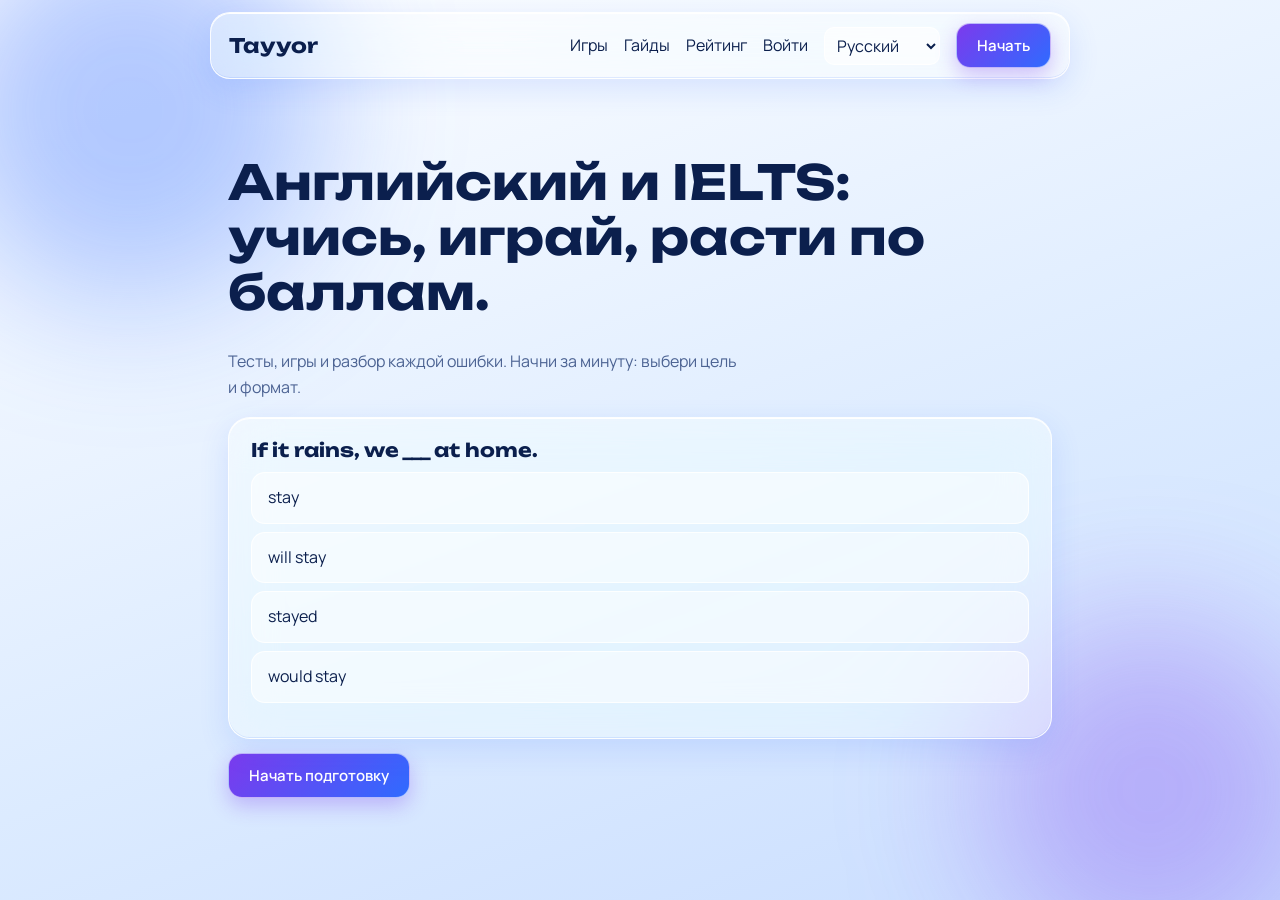
==== index.html @ 2c6c0fbc "Add files via upload" ====
<!doctype html><html lang="ru"><head><meta charset="utf-8"><meta name="viewport" content="width=device-width,initial-scale=1"><title>Exam prep</title><link href="https://fonts.googleapis.com/css2?family=Manrope:wght@400;600&family=Unbounded:wght@600&display=swap" rel="stylesheet"><link rel="stylesheet" href="style.css"></head><body><main><section class="hero"><h1 data-i="h1"></h1><p data-i="p"></p><div class="card" id="q"></div><a class="btn" href="start.html" data-i="begin"></a></section></main>
<script src="app.js"></script><script>
const q=BANK.english.q[2],box=document.getElementById("q");
box.innerHTML="<h3>"+q.t+"</h3>"+q.o.map((o,i)=>'<button class="opt" data-n="'+i+'">'+o+"</button>").join("")+'<p id="r" class="tag" aria-live="polite"></p>';
box.onclick=e=>{const b=e.target.closest(".opt");if(!b)return;const i=+b.dataset.n;box.querySelectorAll(".opt").forEach((x,j)=>{x.classList.toggle("ok",j===q.a);if(j===i&&i!==q.a)x.classList.add("bad")});r.textContent=t(i===q.a?"ok":"no")+" "+q.e};
</script></body></html>
---- style.css ----
:root{--bg1:#FFFFFF;--bg2:#DCEBFF;--ink:#0B1F4D;--mut:#4C6393;--blue:#2F6BFF;--vio:#7C3AED;--ok:#12906A;--bad:#D63E5C;
--glass:rgba(255,255,255,.42);--edge:rgba(255,255,255,.85)}
*{box-sizing:border-box}html{background:linear-gradient(160deg,var(--bg1),var(--bg2) 60%,#C9DDFF);min-height:100%;background-attachment:fixed}
body{margin:0;color:var(--ink);font:16px/1.6 Manrope,system-ui,sans-serif;min-height:100vh}
.orb{position:fixed;border-radius:50%;filter:blur(70px);z-index:-1;pointer-events:none}
.o1{width:380px;height:380px;background:rgba(47,107,255,.35);top:-80px;inset-inline-start:-60px}
.o2{width:340px;height:340px;background:rgba(124,58,237,.30);bottom:-60px;inset-inline-end:-40px}
h1,h2,h3{font-family:Unbounded,Manrope,sans-serif;line-height:1.15;margin:0 0 .6em}
main{max-width:860px;margin:0 auto;padding:24px 18px 64px}a{color:var(--vio)}
.glass,header div,.card{background:var(--glass);backdrop-filter:blur(24px) saturate(180%);-webkit-backdrop-filter:blur(24px) saturate(180%);
border:1px solid var(--edge);box-shadow:inset 0 1px 0 #fff,inset 0 -1px 0 rgba(47,107,255,.12),0 10px 30px rgba(47,107,255,.14)}
header{position:sticky;top:0;z-index:5;padding:12px 14px}
header div{max-width:860px;margin:0 auto;padding:10px 18px;border-radius:20px;display:flex;gap:16px;align-items:center;flex-wrap:wrap}
header b{font-family:Unbounded,sans-serif;margin-inline-end:auto}header a{text-decoration:none;color:var(--ink)}header a:hover{color:var(--vio)}
select{border:1px solid var(--edge);background:rgba(255,255,255,.6);border-radius:10px;padding:6px 8px;font:inherit;color:var(--ink)}
.hero{padding:40px 0 24px}.hero h1{font-size:clamp(28px,6vw,48px)}.hero p{max-width:52ch;color:var(--mut)}
.card{position:relative;overflow:hidden;border-radius:22px;padding:22px;margin:14px 0;transition:transform .35s cubic-bezier(.2,.8,.2,1),box-shadow .35s}
.card::before{content:"";position:absolute;inset:0;pointer-events:none;opacity:0;transition:opacity .3s;background:radial-gradient(260px circle at var(--mx,50%) var(--my,50%),rgba(124,58,237,.22),rgba(47,107,255,.10) 45%,transparent 70%)}
.card:hover{transform:translateY(-5px) scale(1.012);box-shadow:inset 0 1px 0 #fff,0 18px 44px rgba(124,58,237,.22)}.card:hover::before{opacity:1}
.btn{display:inline-block;border:1px solid rgba(255,255,255,.6);border-radius:14px;background:linear-gradient(135deg,var(--vio),var(--blue));color:#fff;padding:11px 20px;font:600 15px Manrope,sans-serif;cursor:pointer;text-decoration:none;box-shadow:0 8px 20px rgba(124,58,237,.3);transition:transform .2s}
.btn:hover{transform:translateY(-2px)}.btn.ghost{background:var(--glass);color:var(--ink);box-shadow:none}
.btn:focus-visible,.opt:focus-visible,select:focus-visible,input:focus-visible{outline:3px solid var(--vio);outline-offset:2px}
.opt{display:block;width:100%;text-align:start;margin:8px 0;padding:12px 16px;border:1px solid var(--edge);border-radius:14px;background:rgba(255,255,255,.5);color:var(--ink);font:inherit;cursor:pointer;transition:transform .2s,background .2s}
.opt:hover{transform:translateX(4px);background:rgba(255,255,255,.8)}[dir=rtl] .opt:hover{transform:translateX(-4px)}
.opt.ok{border-color:var(--ok);background:rgba(18,144,106,.18)}.opt.bad{border-color:var(--bad);background:rgba(214,62,92,.16)}
.tag{font-size:13px;color:var(--mut)}table{width:100%;border-collapse:collapse}td,th{padding:10px 6px;border-bottom:1px solid rgba(47,107,255,.15);text-align:start}
input{padding:11px;border:1px solid var(--edge);border-radius:12px;font:inherit;background:rgba(255,255,255,.6);color:var(--ink)}
@media(prefers-reduced-motion:reduce){*{transition:none!important}.card:hover{transform:none}}

header .brand{margin-inline-end:auto}header .brand b{margin:0;font-size:20px}
.pick{display:block;text-decoration:none;color:#fff;border-radius:26px;padding:26px;margin:14px 0;border:1px solid var(--edge);box-shadow:inset 0 1px 0 rgba(255,255,255,.6),0 14px 34px rgba(47,107,255,.25);cursor:pointer;width:100%;text-align:start;font:inherit;transition:transform .35s cubic-bezier(.2,.8,.2,1)}
.pick:hover{transform:translateY(-5px) scale(1.012)}.pick h3{font-size:28px;margin:0 0 6px;color:#fff}.pick p{margin:0;opacity:.9}
.pv{background:linear-gradient(135deg,#8B4DF0,#6A3BE8)}.pb{background:linear-gradient(135deg,#2F6BFF,#1D4FD8)}
.row{display:grid;grid-template-columns:repeat(auto-fit,minmax(200px,1fr));gap:12px}.row .card{margin:0;cursor:pointer;text-align:center;font:600 16px Manrope,sans-serif;color:var(--ink)}
.bar{height:8px;border-radius:8px;background:rgba(47,107,255,.15);overflow:hidden;margin:10px 0}.bar i{display:block;height:100%;width:100%;background:linear-gradient(90deg,var(--vio),var(--blue));transform-origin:left}
details.card summary{cursor:pointer;font:600 18px Unbounded,sans-serif}
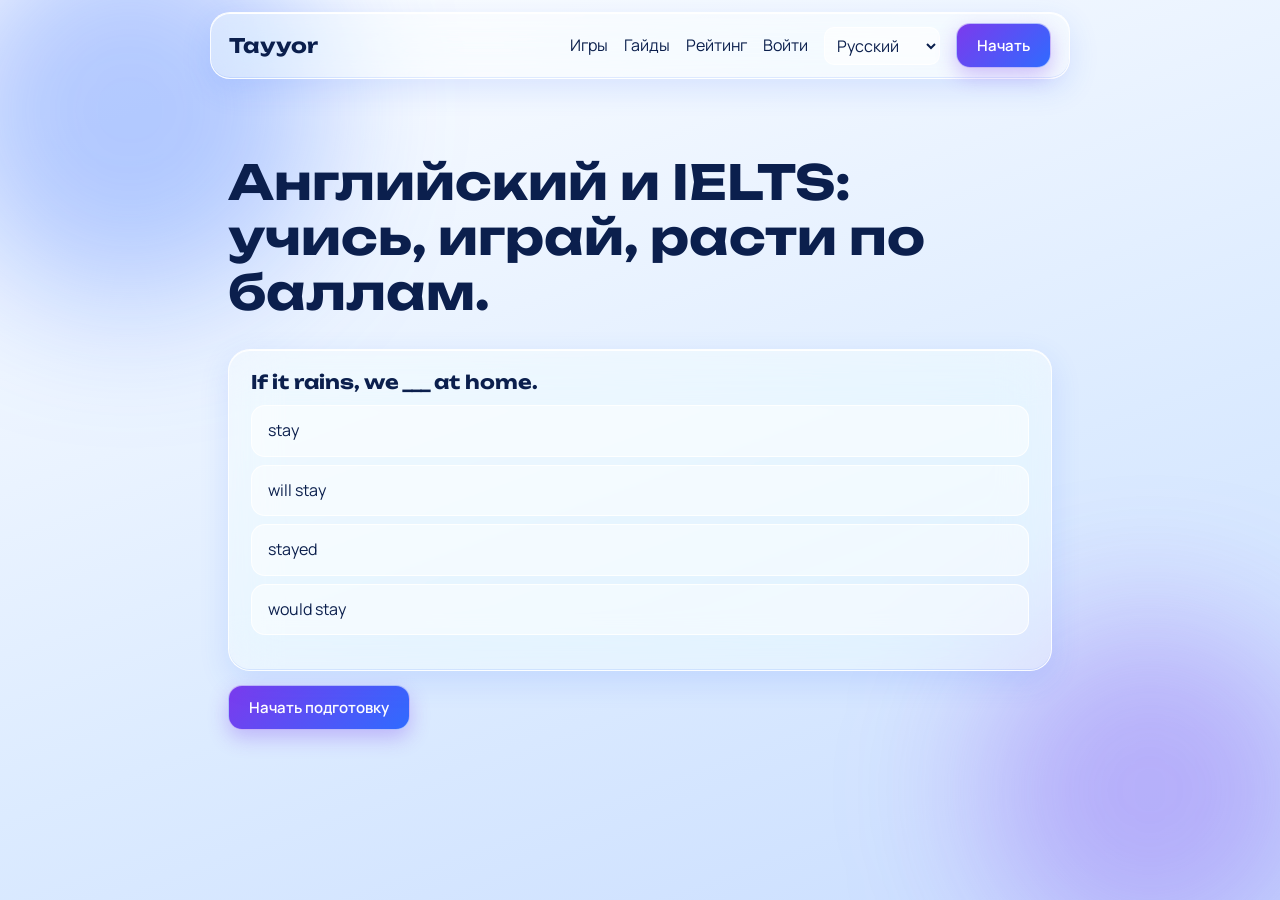
==== commit 6811ecce: "Add files via upload" ====
--- a/index.html
+++ b/index.html
@@ -1,5 +1,5 @@
-<!doctype html><html lang="ru"><head><meta charset="utf-8"><meta name="viewport" content="width=device-width,initial-scale=1"><title>Exam prep</title><link href="https://fonts.googleapis.com/css2?family=Manrope:wght@400;600&family=Unbounded:wght@600&display=swap" rel="stylesheet"><link rel="stylesheet" href="style.css"></head><body><main><section class="hero"><h1 data-i="h1"></h1><p data-i="p"></p><div class="card" id="q"></div><a class="btn" href="start.html" data-i="begin"></a></section></main>
-<script src="app.js"></script><script>
+<!doctype html><html lang="ru"><head><meta charset="utf-8"><meta name="viewport" content="width=device-width,initial-scale=1"><title>Exam prep</title><link href="https://fonts.googleapis.com/css2?family=Manrope:wght@400;600&family=Unbounded:wght@600&display=swap" rel="stylesheet"><link rel="stylesheet" href="style.css?v=3"></head><body><main><section class="hero"><h1 data-i="h1"></h1><div class="card" id="q"></div><a class="btn" href="start.html" data-i="begin"></a></section></main>
+<script src="app.js?v=3"></script><script>
 const q=BANK.english.q[2],box=document.getElementById("q");
 box.innerHTML="<h3>"+q.t+"</h3>"+q.o.map((o,i)=>'<button class="opt" data-n="'+i+'">'+o+"</button>").join("")+'<p id="r" class="tag" aria-live="polite"></p>';
 box.onclick=e=>{const b=e.target.closest(".opt");if(!b)return;const i=+b.dataset.n;box.querySelectorAll(".opt").forEach((x,j)=>{x.classList.toggle("ok",j===q.a);if(j===i&&i!==q.a)x.classList.add("bad")});r.textContent=t(i===q.a?"ok":"no")+" "+q.e};
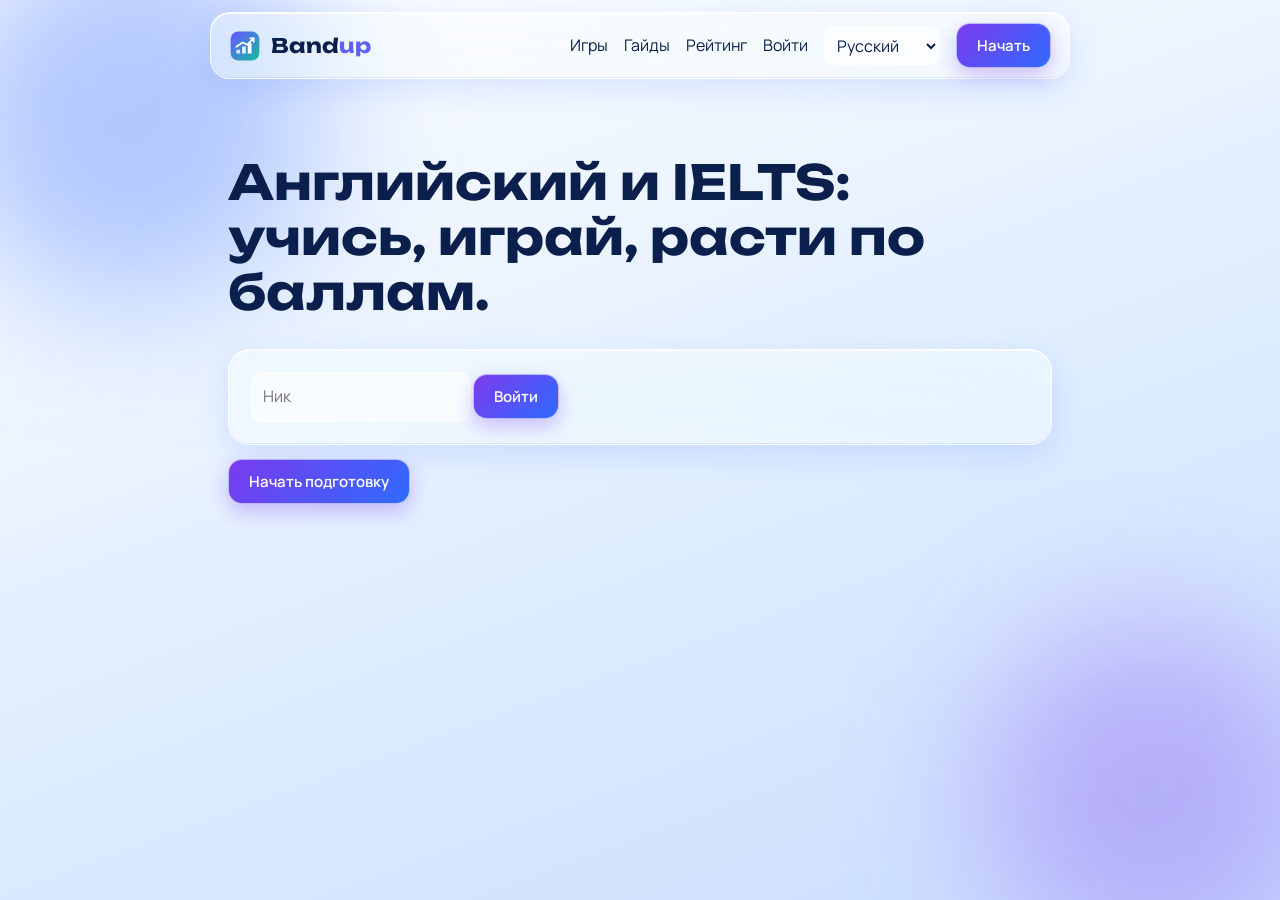
==== commit 3cb0c6fd: "Add files via upload" ====
--- a/index.html
+++ b/index.html
@@ -1,6 +1,9 @@
-<!doctype html><html lang="ru"><head><meta charset="utf-8"><meta name="viewport" content="width=device-width,initial-scale=1"><title>Exam prep</title><link href="https://fonts.googleapis.com/css2?family=Manrope:wght@400;600&family=Unbounded:wght@600&display=swap" rel="stylesheet"><link rel="stylesheet" href="style.css?v=3"></head><body><main><section class="hero"><h1 data-i="h1"></h1><div class="card" id="q"></div><a class="btn" href="start.html" data-i="begin"></a></section></main>
-<script src="app.js?v=3"></script><script>
-const q=BANK.english.q[2],box=document.getElementById("q");
-box.innerHTML="<h3>"+q.t+"</h3>"+q.o.map((o,i)=>'<button class="opt" data-n="'+i+'">'+o+"</button>").join("")+'<p id="r" class="tag" aria-live="polite"></p>';
-box.onclick=e=>{const b=e.target.closest(".opt");if(!b)return;const i=+b.dataset.n;box.querySelectorAll(".opt").forEach((x,j)=>{x.classList.toggle("ok",j===q.a);if(j===i&&i!==q.a)x.classList.add("bad")});r.textContent=t(i===q.a?"ok":"no")+" "+q.e};
-</script></body></html>
+<!doctype html><html lang="ru"><head><meta charset="utf-8"><meta name="viewport" content="width=device-width,initial-scale=1"><title>Bandup</title><link rel="icon" type="image/svg+xml" href="bandup-icon.svg"><link href="https://fonts.googleapis.com/css2?family=Manrope:wght@400;600&family=Unbounded:wght@600&display=swap" rel="stylesheet"><link rel="stylesheet" href="style.css?v=5"></head><body><main><section class="hero"><h1 data-i="h1"></h1><div class="card" id="lg2"></div><a class="btn" href="start.html" data-i="begin"></a></section></main><script src="i18n2.js?v=5"></script><script src="i18n3.js?v=5"></script><script src="app.js?v=5"></script><script>
+const esc=s=>String(s).replace(/[&<>"]/g,c=>({"&":"&amp;","<":"&lt;",">":"&gt;",'"':"&quot;"}[c]));
+function draw(){const u=me();lg2.innerHTML=(u?"<h3>"+t("q_hello",{n:esc(u.name)})+"</h3>":"")+'<input id="nn" maxlength="20"> <button class="btn" id="sv"></button>';
+nn.placeholder=t("q_nick");nn.value=u?u.name:"";sv.textContent=u?t("q_chg"):t("login")}
+lg2.onclick=e=>{if(e.target.id!=="sv")return;const v=nn.value.trim().slice(0,20);if(!v)return nn.focus();const u=me(),a=users();
+if(u&&u.name!==v&&a[u.name]!==undefined&&a[v]===undefined){a[v]=a[u.name];delete a[u.name];save("ep_users",a)}
+save("ep_user",{name:v});location.reload()};
+draw();
+</script></body></html>
--- a/style.css
+++ b/style.css
@@ -34,3 +34,8 @@
 .row{display:grid;grid-template-columns:repeat(auto-fit,minmax(200px,1fr));gap:12px}.row .card{margin:0;cursor:pointer;text-align:center;font:600 16px Manrope,sans-serif;color:var(--ink)}
 .bar{height:8px;border-radius:8px;background:rgba(47,107,255,.15);overflow:hidden;margin:10px 0}.bar i{display:block;height:100%;width:100%;background:linear-gradient(90deg,var(--vio),var(--blue));transform-origin:left}
 details.card summary{cursor:pointer;font:600 18px Unbounded,sans-serif}
+.chip{display:inline-block;padding:6px 14px;margin:4px;border-radius:999px;background:rgba(255,255,255,.6);border:1px solid var(--edge);font-size:14px}.bar i{transition:transform .4s}
+
+.brand{display:flex;align-items:center;gap:10px}.brand span{color:#5D61F6}.brand img{border-radius:9px}
+[dir=rtl] .bar i{transform-origin:right}.chips{min-height:46px;margin:8px 0;padding:4px 0;border-bottom:1px dashed rgba(47,107,255,.35)}
+button.chip{cursor:pointer;font:inherit;color:var(--ink)}hr{border:0;border-top:1px solid rgba(47,107,255,.2);margin:18px 0}ul{padding-inline-start:20px}
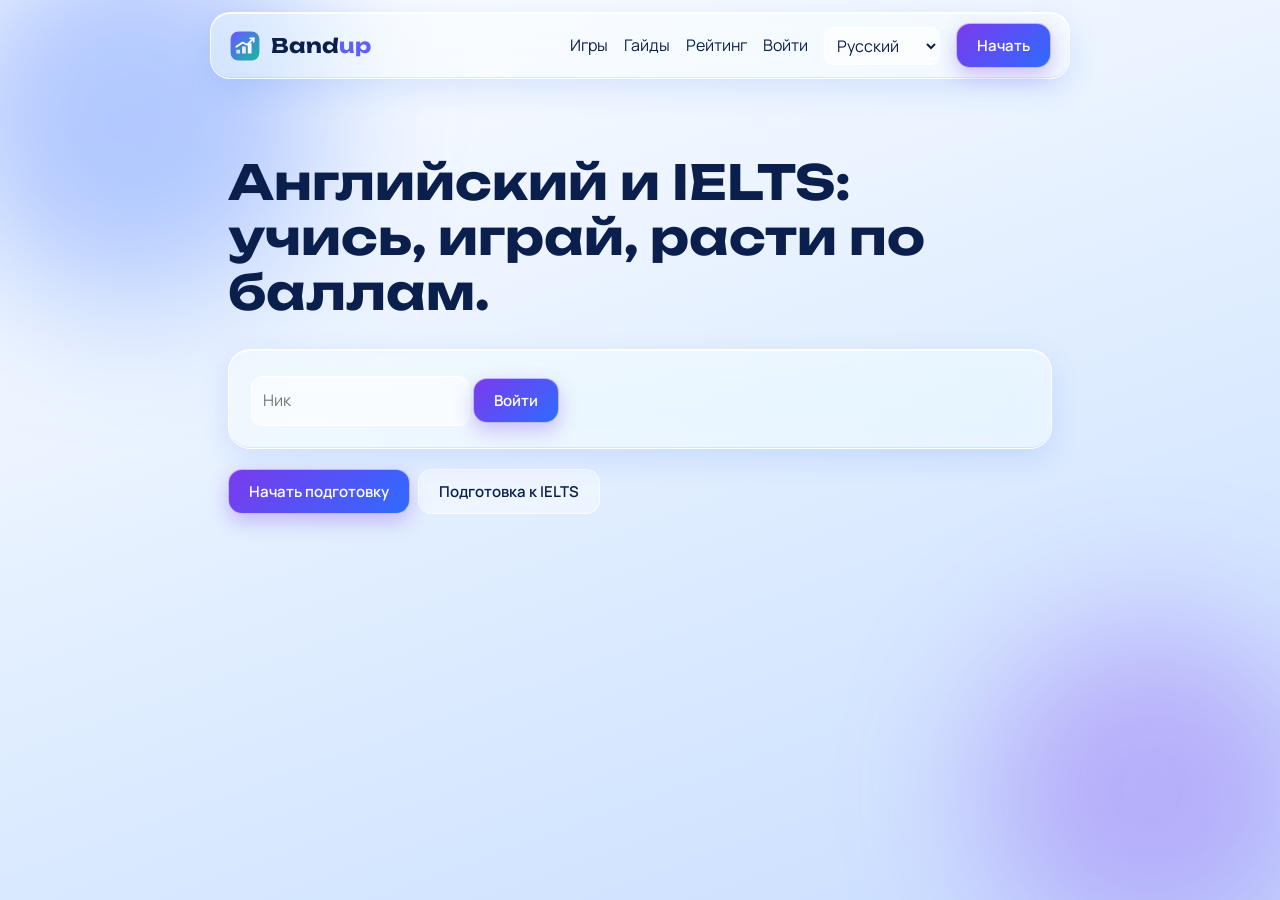
==== commit caea7e48: "Update lessons and profile pages" ====
--- a/index.html
+++ b/index.html
@@ -1,9 +1,9 @@
-<!doctype html><html lang="ru"><head><meta charset="utf-8"><meta name="viewport" content="width=device-width,initial-scale=1"><title>Bandup</title><link rel="icon" type="image/svg+xml" href="bandup-icon.svg"><link href="https://fonts.googleapis.com/css2?family=Manrope:wght@400;600&family=Unbounded:wght@600&display=swap" rel="stylesheet"><link rel="stylesheet" href="style.css?v=5"></head><body><main><section class="hero"><h1 data-i="h1"></h1><div class="card" id="lg2"></div><a class="btn" href="start.html" data-i="begin"></a></section></main><script src="i18n2.js?v=5"></script><script src="i18n3.js?v=5"></script><script src="app.js?v=5"></script><script>
+<!doctype html><html lang="ru"><head><meta charset="utf-8"><meta name="viewport" content="width=device-width,initial-scale=1"><title>Bandup</title><link rel="icon" type="image/svg+xml" href="bandup-icon.svg"><link href="https://fonts.googleapis.com/css2?family=Manrope:wght@400;600&family=Unbounded:wght@600&display=swap" rel="stylesheet"><link rel="stylesheet" href="style.css?v=6"></head><body><main><section class="hero"><h1 data-i="h1"></h1><div class="card" id="lg2"></div><a class="btn" href="start.html" data-i="begin"></a><a class="btn ghost" href="start.html?course=ielts" data-i="ieltsPrep"></a></section></main><script src="i18n2.js?v=5"></script><script src="i18n3.js?v=5"></script><script src="app.js?v=8"></script><script>
 const esc=s=>String(s).replace(/[&<>"]/g,c=>({"&":"&amp;","<":"&lt;",">":"&gt;",'"':"&quot;"}[c]));
 function draw(){const u=me();lg2.innerHTML=(u?"<h3>"+t("q_hello",{n:esc(u.name)})+"</h3>":"")+'<input id="nn" maxlength="20"> <button class="btn" id="sv"></button>';
 nn.placeholder=t("q_nick");nn.value=u?u.name:"";sv.textContent=u?t("q_chg"):t("login")}
 lg2.onclick=e=>{if(e.target.id!=="sv")return;const v=nn.value.trim().slice(0,20);if(!v)return nn.focus();const u=me(),a=users();
 if(u&&u.name!==v&&a[u.name]!==undefined&&a[v]===undefined){a[v]=a[u.name];delete a[u.name];save("ep_users",a)}
 save("ep_user",{name:v});location.reload()};
-draw();
-</script></body></html>+draw();const sf=ls("ep_flow_en",ls("ep_flow",null));if(sf&&sf.bank==="english"&&(sf.phase==="lesson"||sf.phase==="break"||(sf.phase==="plan"&&sf.d&&sf.d.o.length)))document.querySelector('[data-i="begin"]').textContent=t("continueb");
+</script></body></html>
--- a/style.css
+++ b/style.css
@@ -13,7 +13,8 @@
 header div{max-width:860px;margin:0 auto;padding:10px 18px;border-radius:20px;display:flex;gap:16px;align-items:center;flex-wrap:wrap}
 header b{font-family:Unbounded,sans-serif;margin-inline-end:auto}header a{text-decoration:none;color:var(--ink)}header a:hover{color:var(--vio)}
 select{border:1px solid var(--edge);background:rgba(255,255,255,.6);border-radius:10px;padding:6px 8px;font:inherit;color:var(--ink)}
-.hero{padding:40px 0 24px}.hero h1{font-size:clamp(28px,6vw,48px)}.hero p{max-width:52ch;color:var(--mut)}
+.hero{padding:40px 0 24px}.hero h1{font-size:clamp(28px,6vw,48px)}.hero p{max-width:52ch;color:var(--mut)}.hero .btn{margin:6px 8px 0 0}
+.game-link{display:block;text-decoration:none;color:var(--ink)}.game-link .btn{margin-top:10px}.runner-panel{border-radius:24px;padding:20px;background:linear-gradient(155deg,#101938,#19345a 60%,#165a72);color:#eef7ff;box-shadow:0 18px 44px rgba(11,31,77,.25)}.runner-hud{display:flex;justify-content:space-between;gap:12px;flex-wrap:wrap;font-weight:700}.runner-canvas{display:block;width:100%;height:auto;max-height:65vh;border-radius:18px;background:#132845;touch-action:none}.runner-controls{display:flex;gap:10px;justify-content:center;flex-wrap:wrap;margin-top:12px}.runner-controls button{min-width:72px}.runner-help{color:#d4e3f9}.runner-status{min-height:1.6em;color:#ffd166;font-weight:700}
 .card{position:relative;overflow:hidden;border-radius:22px;padding:22px;margin:14px 0;transition:transform .35s cubic-bezier(.2,.8,.2,1),box-shadow .35s}
 .card::before{content:"";position:absolute;inset:0;pointer-events:none;opacity:0;transition:opacity .3s;background:radial-gradient(260px circle at var(--mx,50%) var(--my,50%),rgba(124,58,237,.22),rgba(47,107,255,.10) 45%,transparent 70%)}
 .card:hover{transform:translateY(-5px) scale(1.012);box-shadow:inset 0 1px 0 #fff,0 18px 44px rgba(124,58,237,.22)}.card:hover::before{opacity:1}
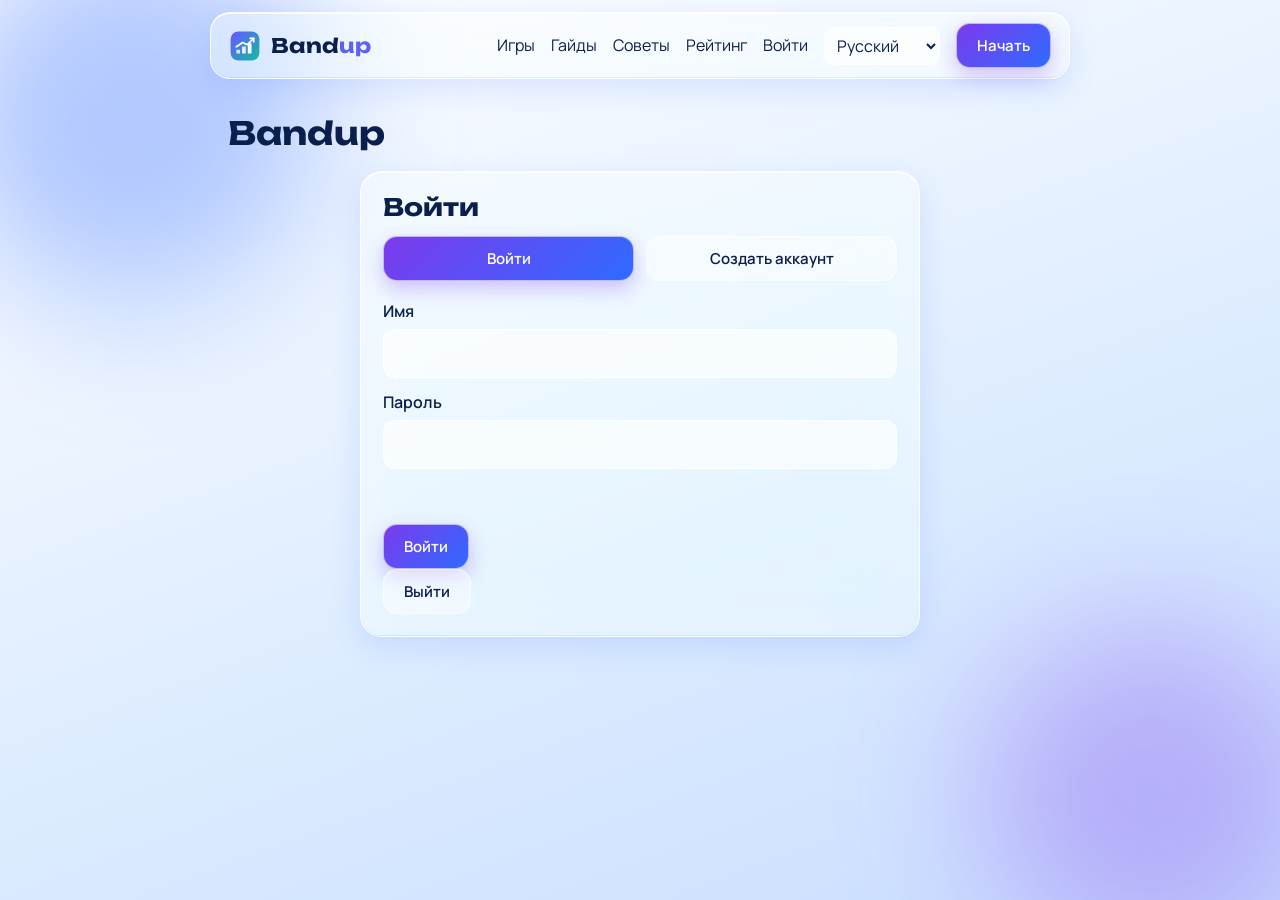
==== commit 579616c1: "Add BandUp accounts and shared progress" ====
--- a/index.html
+++ b/index.html
@@ -1,9 +1,7 @@
-<!doctype html><html lang="ru"><head><meta charset="utf-8"><meta name="viewport" content="width=device-width,initial-scale=1"><title>Bandup</title><link rel="icon" type="image/svg+xml" href="bandup-icon.svg"><link href="https://fonts.googleapis.com/css2?family=Manrope:wght@400;600&family=Unbounded:wght@600&display=swap" rel="stylesheet"><link rel="stylesheet" href="style.css?v=6"></head><body><main><section class="hero"><h1 data-i="h1"></h1><div class="card" id="lg2"></div><a class="btn" href="start.html" data-i="begin"></a><a class="btn ghost" href="start.html?course=ielts" data-i="ieltsPrep"></a></section></main><script src="i18n2.js?v=5"></script><script src="i18n3.js?v=5"></script><script src="app.js?v=8"></script><script>
-const esc=s=>String(s).replace(/[&<>"]/g,c=>({"&":"&amp;","<":"&lt;",">":"&gt;",'"':"&quot;"}[c]));
-function draw(){const u=me();lg2.innerHTML=(u?"<h3>"+t("q_hello",{n:esc(u.name)})+"</h3>":"")+'<input id="nn" maxlength="20"> <button class="btn" id="sv"></button>';
-nn.placeholder=t("q_nick");nn.value=u?u.name:"";sv.textContent=u?t("q_chg"):t("login")}
-lg2.onclick=e=>{if(e.target.id!=="sv")return;const v=nn.value.trim().slice(0,20);if(!v)return nn.focus();const u=me(),a=users();
-if(u&&u.name!==v&&a[u.name]!==undefined&&a[v]===undefined){a[v]=a[u.name];delete a[u.name];save("ep_users",a)}
-save("ep_user",{name:v});location.reload()};
-draw();const sf=ls("ep_flow_en",ls("ep_flow",null));if(sf&&sf.bank==="english"&&(sf.phase==="lesson"||sf.phase==="break"||(sf.phase==="plan"&&sf.d&&sf.d.o.length)))document.querySelector('[data-i="begin"]').textContent=t("continueb");
+<!doctype html>
+<html lang="ru"><head><meta charset="utf-8"><meta name="viewport" content="width=device-width,initial-scale=1"><title>Bandup</title><link rel="icon" type="image/svg+xml" href="bandup-icon.svg"><link href="https://fonts.googleapis.com/css2?family=Manrope:wght@400;600&family=Unbounded:wght@600&display=swap" rel="stylesheet"><link rel="stylesheet" href="style.css?v=7"></head>
+<body><main><section class="hero"><h1 data-i="h1"></h1><div class="card" id="account-card" aria-live="polite"></div><a class="btn" href="start.html" data-i="begin"></a><a class="btn ghost" href="start.html?course=ielts" data-i="ieltsPrep"></a></section></main>
+<script src="i18n2.js?v=5"></script><script src="i18n3.js?v=5"></script><script src="app.js?v=9"></script><script>
+(async()=>{const card=document.getElementById("account-card");const user=await BANDUP_SESSION_READY;if(!user)return;card.innerHTML="<h3>"+t("q_hello",{n:esc(user.name)})+"</h3><p>"+t("profilePoints")+": <b>"+Number(user.points||0)+"</b></p><a class=\"btn ghost\" href=\"profile.html\">"+t("profile")+"</a>"})();
+const flow=ls("ep_flow_en",ls("ep_flow",null));if(flow&&flow.bank==="english"&&(flow.phase==="lesson"||flow.phase==="break"||(flow.phase==="plan"&&flow.d&&flow.d.o.length)))document.querySelector('[data-i="begin"]').textContent=t("continueb");
 </script></body></html>
--- a/style.css
+++ b/style.css
@@ -26,6 +26,7 @@
 .opt.ok{border-color:var(--ok);background:rgba(18,144,106,.18)}.opt.bad{border-color:var(--bad);background:rgba(214,62,92,.16)}
 .tag{font-size:13px;color:var(--mut)}table{width:100%;border-collapse:collapse}td,th{padding:10px 6px;border-bottom:1px solid rgba(47,107,255,.15);text-align:start}
 input{padding:11px;border:1px solid var(--edge);border-radius:12px;font:inherit;background:rgba(255,255,255,.6);color:var(--ink)}
+.auth-card{max-width:560px;margin-inline:auto}.auth-card label{display:block;margin:12px 0 4px;font-weight:600}.auth-card input{display:block;width:100%}.auth-tabs{grid-template-columns:1fr 1fr;margin-bottom:18px}.auth-tabs .btn{width:100%}.auth-error{min-height:1.4em;color:var(--bad);font-weight:600}
 @media(prefers-reduced-motion:reduce){*{transition:none!important}.card:hover{transform:none}}
 
 header .brand{margin-inline-end:auto}header .brand b{margin:0;font-size:20px}
